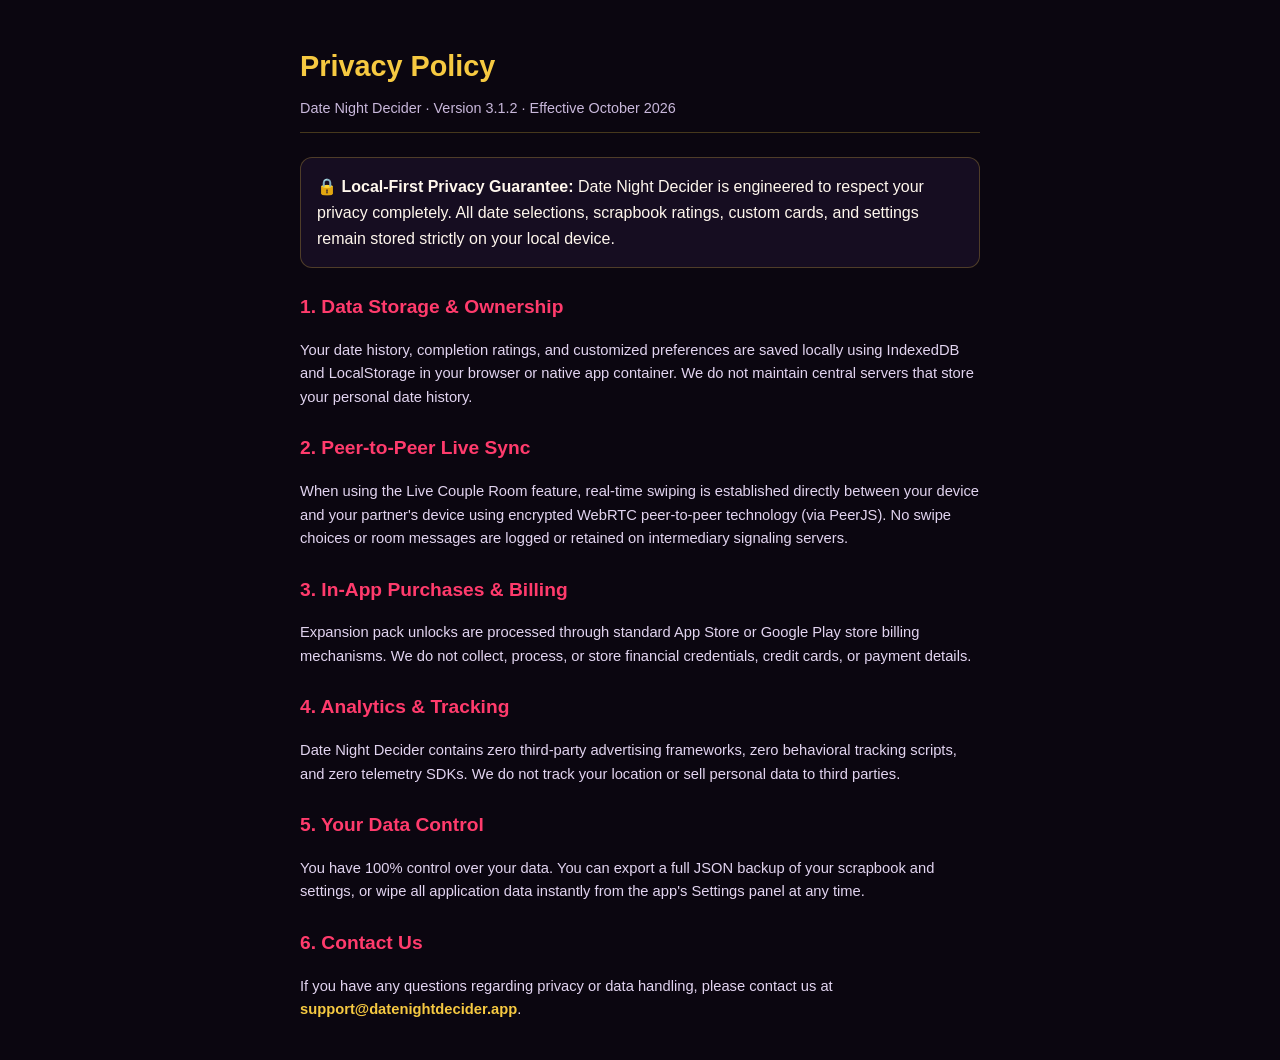
==== privacy.html @ c3dac275 "Add files via upload" ====
<!DOCTYPE html>
<html lang="en">
<head>
<meta charset="UTF-8" />
<meta name="viewport" content="width=device-width, initial-scale=1.0" />
<title>Privacy Policy · Date Night Decider</title>
<style>
  body { background: #0b0610; color: #fff7ed; font-family: -apple-system, BlinkMacSystemFont, sans-serif; line-height: 1.6; max-width: 680px; margin: 0 auto; padding: 24px 16px; }
  h1 { color: #f6c941; font-size: 1.8rem; margin-bottom: 8px; }
  .subtitle { color: #c9b8db; font-size: 0.9rem; margin-bottom: 24px; border-bottom: 1px solid rgba(246, 201, 65, 0.25); padding-bottom: 12px; }
  h2 { color: #ff3b6c; font-size: 1.2rem; margin-top: 24px; }
  p, li { color: #e2d4f0; font-size: 0.92rem; }
  .box { background: #160d21; border: 1px solid rgba(246, 201, 65, 0.25); border-radius: 12px; padding: 16px; margin: 16px 0; }
  a { color: #f6c941; text-decoration: none; font-weight: bold; }
</style>
</head>
<body>
  <h1>Privacy Policy</h1>
  <div class="subtitle">Date Night Decider · Version 3.1.2 · Effective October 2026</div>

  <div class="box">
    <strong>🔒 Local-First Privacy Guarantee:</strong> Date Night Decider is engineered to respect your privacy completely. All date selections, scrapbook ratings, custom cards, and settings remain stored strictly on your local device.
  </div>

  <h2>1. Data Storage & Ownership</h2>
  <p>Your date history, completion ratings, and customized preferences are saved locally using IndexedDB and LocalStorage in your browser or native app container. We do not maintain central servers that store your personal date history.</p>

  <h2>2. Peer-to-Peer Live Sync</h2>
  <p>When using the Live Couple Room feature, real-time swiping is established directly between your device and your partner's device using encrypted WebRTC peer-to-peer technology (via PeerJS). No swipe choices or room messages are logged or retained on intermediary signaling servers.</p>

  <h2>3. In-App Purchases & Billing</h2>
  <p>Expansion pack unlocks are processed through standard App Store or Google Play store billing mechanisms. We do not collect, process, or store financial credentials, credit cards, or payment details.</p>

  <h2>4. Analytics & Tracking</h2>
  <p>Date Night Decider contains zero third-party advertising frameworks, zero behavioral tracking scripts, and zero telemetry SDKs. We do not track your location or sell personal data to third parties.</p>

  <h2>5. Your Data Control</h2>
  <p>You have 100% control over your data. You can export a full JSON backup of your scrapbook and settings, or wipe all application data instantly from the app's Settings panel at any time.</p>

  <h2>6. Contact Us</h2>
  <p>If you have any questions regarding privacy or data handling, please contact us at <a href="mailto:support@datenightdecider.app">support@datenightdecider.app</a>.</p>
</body>
</html>
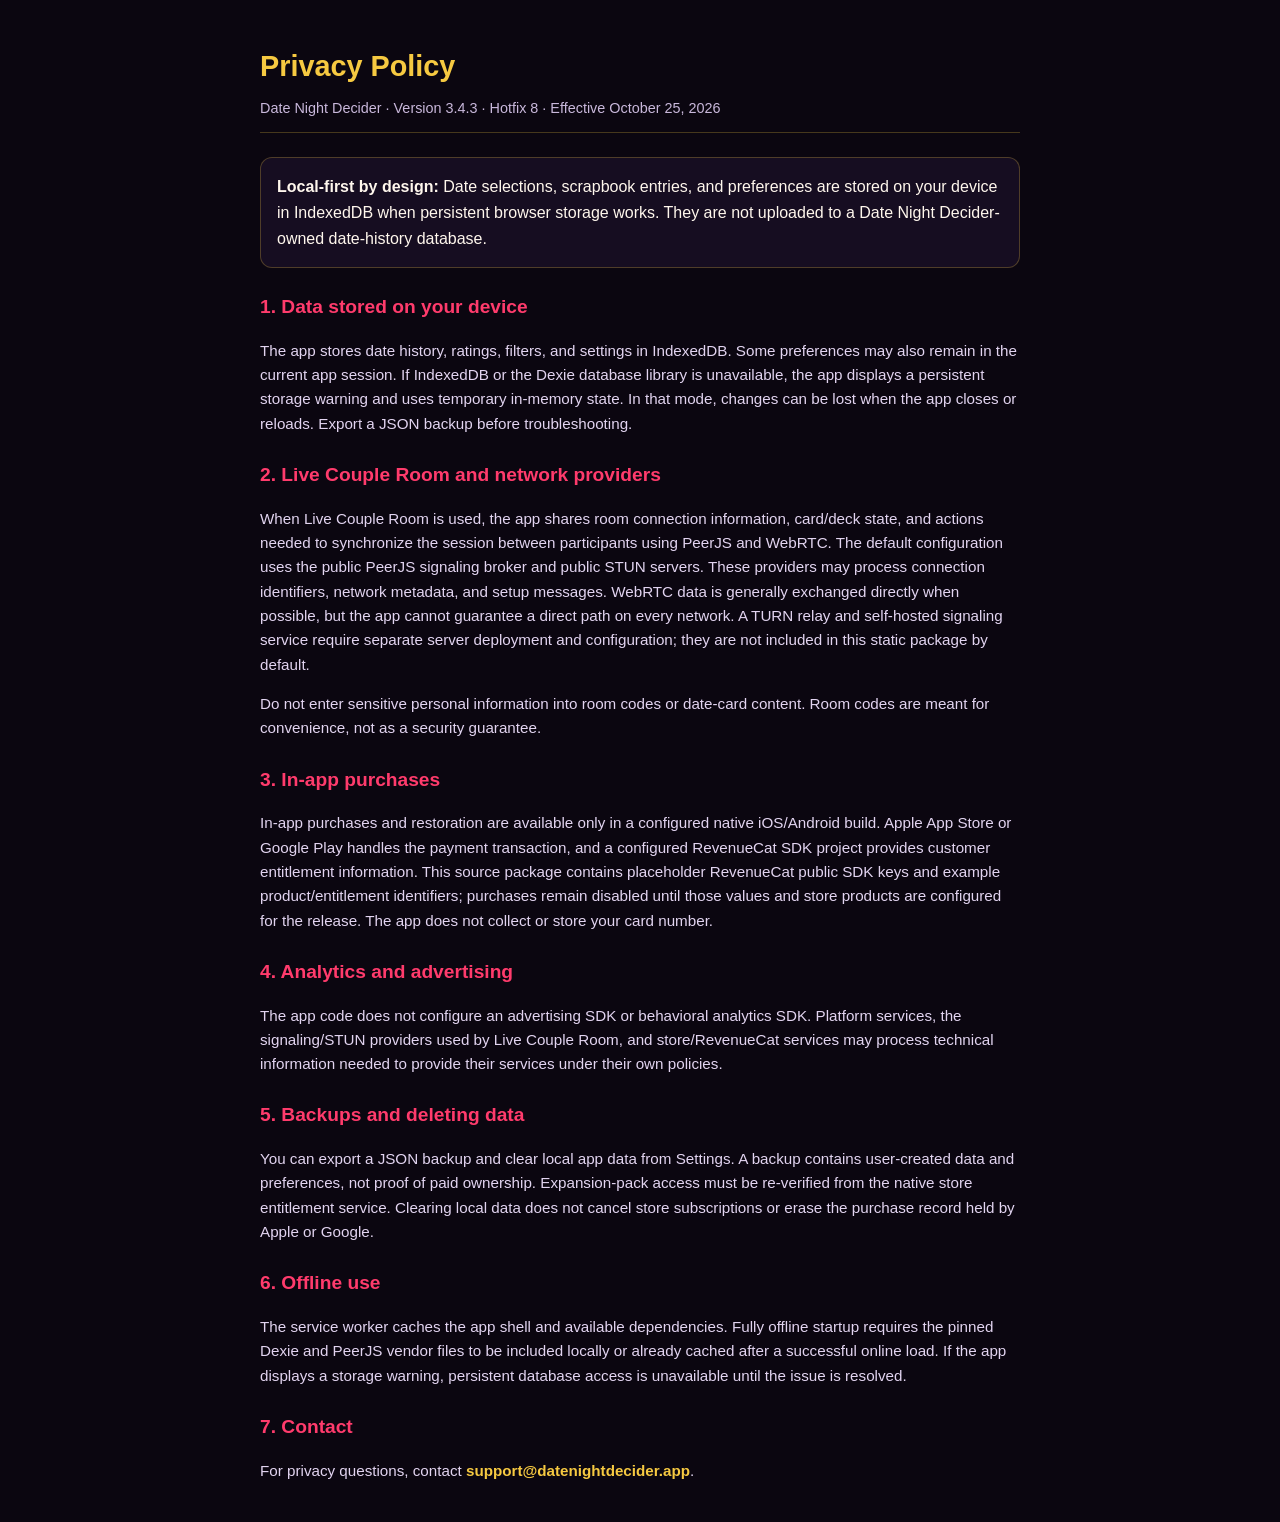
==== commit 1c52c78d: "Update web app to new home layout" ====
--- a/privacy.html
+++ b/privacy.html
@@ -3,41 +3,36 @@
 <head>
 <meta charset="UTF-8" />
 <meta name="viewport" content="width=device-width, initial-scale=1.0" />
+<meta name="theme-color" content="#0b0610" />
 <title>Privacy Policy · Date Night Decider</title>
 <style>
-  body { background: #0b0610; color: #fff7ed; font-family: -apple-system, BlinkMacSystemFont, sans-serif; line-height: 1.6; max-width: 680px; margin: 0 auto; padding: 24px 16px; }
-  h1 { color: #f6c941; font-size: 1.8rem; margin-bottom: 8px; }
-  .subtitle { color: #c9b8db; font-size: 0.9rem; margin-bottom: 24px; border-bottom: 1px solid rgba(246, 201, 65, 0.25); padding-bottom: 12px; }
-  h2 { color: #ff3b6c; font-size: 1.2rem; margin-top: 24px; }
-  p, li { color: #e2d4f0; font-size: 0.92rem; }
-  .box { background: #160d21; border: 1px solid rgba(246, 201, 65, 0.25); border-radius: 12px; padding: 16px; margin: 16px 0; }
-  a { color: #f6c941; text-decoration: none; font-weight: bold; }
+  body { background:#0b0610; color:#fff7ed; font-family:-apple-system,BlinkMacSystemFont,sans-serif; line-height:1.6; max-width:760px; margin:0 auto; padding:24px 16px; }
+  h1 { color:#f6c941; font-size:1.8rem; margin-bottom:8px; }
+  .subtitle { color:#c9b8db; font-size:.9rem; margin-bottom:24px; border-bottom:1px solid rgba(246,201,65,.25); padding-bottom:12px; }
+  h2 { color:#ff3b6c; font-size:1.2rem; margin-top:24px; }
+  p,li { color:#e2d4f0; font-size:.95rem; }
+  .box { background:#160d21; border:1px solid rgba(246,201,65,.25); border-radius:12px; padding:16px; margin:16px 0; }
+  a { color:#f6c941; text-decoration:none; font-weight:bold; }
 </style>
 </head>
 <body>
-  <h1>Privacy Policy</h1>
-  <div class="subtitle">Date Night Decider · Version 3.1.2 · Effective October 2026</div>
-
-  <div class="box">
-    <strong>🔒 Local-First Privacy Guarantee:</strong> Date Night Decider is engineered to respect your privacy completely. All date selections, scrapbook ratings, custom cards, and settings remain stored strictly on your local device.
-  </div>
-
-  <h2>1. Data Storage & Ownership</h2>
-  <p>Your date history, completion ratings, and customized preferences are saved locally using IndexedDB and LocalStorage in your browser or native app container. We do not maintain central servers that store your personal date history.</p>
-
-  <h2>2. Peer-to-Peer Live Sync</h2>
-  <p>When using the Live Couple Room feature, real-time swiping is established directly between your device and your partner's device using encrypted WebRTC peer-to-peer technology (via PeerJS). No swipe choices or room messages are logged or retained on intermediary signaling servers.</p>
-
-  <h2>3. In-App Purchases & Billing</h2>
-  <p>Expansion pack unlocks are processed through standard App Store or Google Play store billing mechanisms. We do not collect, process, or store financial credentials, credit cards, or payment details.</p>
-
-  <h2>4. Analytics & Tracking</h2>
-  <p>Date Night Decider contains zero third-party advertising frameworks, zero behavioral tracking scripts, and zero telemetry SDKs. We do not track your location or sell personal data to third parties.</p>
-
-  <h2>5. Your Data Control</h2>
-  <p>You have 100% control over your data. You can export a full JSON backup of your scrapbook and settings, or wipe all application data instantly from the app's Settings panel at any time.</p>
-
-  <h2>6. Contact Us</h2>
-  <p>If you have any questions regarding privacy or data handling, please contact us at <a href="mailto:support@datenightdecider.app">support@datenightdecider.app</a>.</p>
+<h1>Privacy Policy</h1>
+<div class="subtitle">Date Night Decider · Version 3.4.3 · Hotfix 8 · Effective October 25, 2026</div>
+<div class="box"><strong>Local-first by design:</strong> Date selections, scrapbook entries, and preferences are stored on your device in IndexedDB when persistent browser storage works. They are not uploaded to a Date Night Decider-owned date-history database.</div>
+<h2>1. Data stored on your device</h2>
+<p>The app stores date history, ratings, filters, and settings in IndexedDB. Some preferences may also remain in the current app session. If IndexedDB or the Dexie database library is unavailable, the app displays a persistent storage warning and uses temporary in-memory state. In that mode, changes can be lost when the app closes or reloads. Export a JSON backup before troubleshooting.</p>
+<h2>2. Live Couple Room and network providers</h2>
+<p>When Live Couple Room is used, the app shares room connection information, card/deck state, and actions needed to synchronize the session between participants using PeerJS and WebRTC. The default configuration uses the public PeerJS signaling broker and public STUN servers. These providers may process connection identifiers, network metadata, and setup messages. WebRTC data is generally exchanged directly when possible, but the app cannot guarantee a direct path on every network. A TURN relay and self-hosted signaling service require separate server deployment and configuration; they are not included in this static package by default.</p>
+<p>Do not enter sensitive personal information into room codes or date-card content. Room codes are meant for convenience, not as a security guarantee.</p>
+<h2>3. In-app purchases</h2>
+<p>In-app purchases and restoration are available only in a configured native iOS/Android build. Apple App Store or Google Play handles the payment transaction, and a configured RevenueCat SDK project provides customer entitlement information. This source package contains placeholder RevenueCat public SDK keys and example product/entitlement identifiers; purchases remain disabled until those values and store products are configured for the release. The app does not collect or store your card number.</p>
+<h2>4. Analytics and advertising</h2>
+<p>The app code does not configure an advertising SDK or behavioral analytics SDK. Platform services, the signaling/STUN providers used by Live Couple Room, and store/RevenueCat services may process technical information needed to provide their services under their own policies.</p>
+<h2>5. Backups and deleting data</h2>
+<p>You can export a JSON backup and clear local app data from Settings. A backup contains user-created data and preferences, not proof of paid ownership. Expansion-pack access must be re-verified from the native store entitlement service. Clearing local data does not cancel store subscriptions or erase the purchase record held by Apple or Google.</p>
+<h2>6. Offline use</h2>
+<p>The service worker caches the app shell and available dependencies. Fully offline startup requires the pinned Dexie and PeerJS vendor files to be included locally or already cached after a successful online load. If the app displays a storage warning, persistent database access is unavailable until the issue is resolved.</p>
+<h2>7. Contact</h2>
+<p>For privacy questions, contact <a href="mailto:support@datenightdecider.app">support@datenightdecider.app</a>.</p>
 </body>
 </html>
